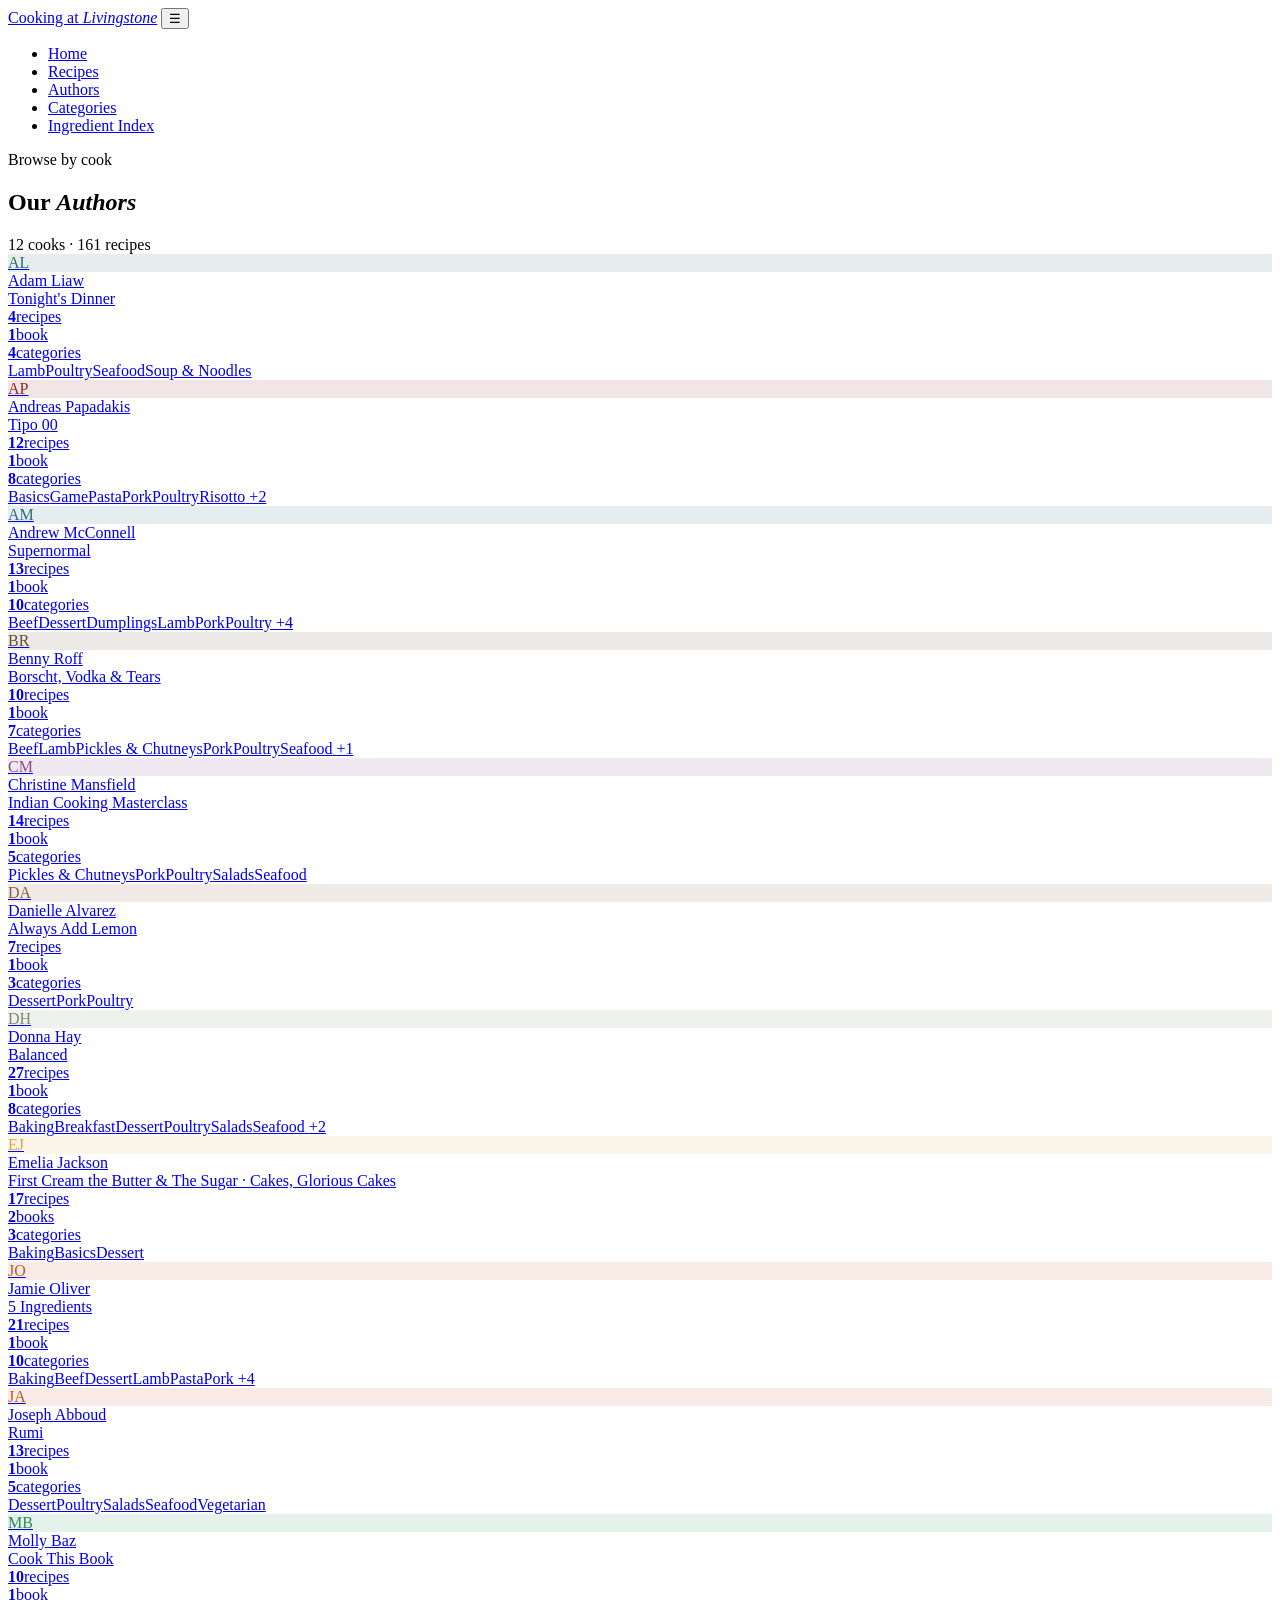
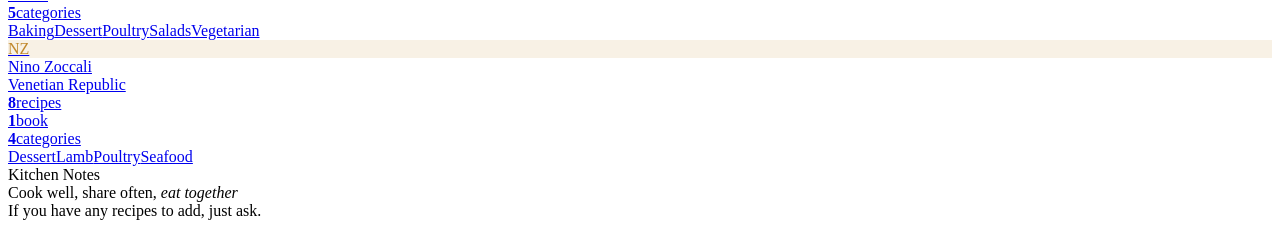
==== authors.html @ 8afa3860 "Add files via upload" ====
<!DOCTYPE html>
<html lang="en">
<head>
<meta charset="UTF-8">
<meta name="viewport" content="width=device-width, initial-scale=1.0">
<title>Authors — Cooking at Livingstone</title>
<link href="https://fonts.googleapis.com/css2?family=Playfair+Display:ital,wght@0,400;0,700;1,400&family=DM+Sans:ital,wght@0,300;0,400;0,500;1,300&display=swap" rel="stylesheet">
<link rel="stylesheet" href="shared.css">

</head>
<body><nav class="nav" id="main-nav">
  <a href="index.html" class="nav-brand">Cooking at <em>Livingstone</em></a>
  <button class="nav-toggle" id="nav-toggle" aria-label="Menu">☰</button>
  <ul class="nav-links" id="nav-links">
    <li><a href="index.html" class="nav-link">Home</a></li>
    <li><a href="browse.html" class="nav-link">Recipes</a></li>
    <li><a href="authors.html" class="nav-link is-active">Authors</a></li>
    <li><a href="categories.html" class="nav-link">Categories</a></li>
    <li><a href="ingredient-index.html" class="nav-link">Ingredient Index</a></li>
  </ul>
</nav>
<main>
  <section class="subpage-hero">
    <div class="hero-eyebrow">Browse by cook</div>
    <h1>Our <em>Authors</em></h1>
    <div class="subpage-meta"><span>12 cooks · 161 recipes</span></div>
    <div class="hero-rule"></div>
  </section>
  <div class="page-body">
    <div class="authors-grid" id="authors-grid"></div>
  </div>
</main>
<footer><div class="footer-inner"><div><div class="footer-eyebrow">Kitchen Notes</div><div class="footer-title">Cook well, share often, <em>eat together</em></div></div><div class="footer-note">If you have any recipes to add, just ask.</div></div></footer><script src="data.js"></script>
<script>
const authors = [...new Set(RECIPES.map(r=>r.author))];
const grid = document.getElementById('authors-grid');
const authorData = authors.map(name => {
    const recs=RECIPES.filter(r=>r.author===name);
    const books=[...new Set(recs.map(r=>r.book))];
    const cats=[...new Set(recs.map(r=>r.category))].sort();
    const m=AUTHOR_META[name]||{initials:name.slice(0,2).toUpperCase(),color:'#C05A2C',bg:'rgba(192,90,44,0.1)'};
    return {name,recs,books,cats,m};
  }).sort((a,b)=>a.name.localeCompare(b.name));

  grid.innerHTML = authorData.map(({name,recs,books,cats,m}) => `<a href="author.html?name=${encodeURIComponent(name)}" class="author-dir-card">
      <div class="author-dir-img" style="background:${m.bg};color:${m.color}"><span>${m.initials}</span></div>
      <div class="author-dir-body">
        <div class="author-dir-name">${escHtml(name)}</div>
        <div class="author-dir-book">${books.join(' · ')}</div>
        <div class="author-dir-stats">
          <div class="stat"><strong>${recs.length}</strong>recipes</div>
          <div class="stat"><strong>${books.length}</strong>${books.length>1?'books':'book'}</div>
          <div class="stat"><strong>${cats.length}</strong>categories</div>
        </div>
      </div>
      <div class="author-dir-footer">
        ${cats.slice(0,6).map(c=>`<span class="cat-chip">${escHtml(c)}</span>`).join('')}
        ${cats.length>6?`<span class="cat-chip">+${cats.length-6}</span>`:''}
      </div></a>`).join('');
</script>
<script>document.getElementById("nav-toggle").addEventListener("click",function(){document.getElementById("nav-links").classList.toggle("is-open");});</script></body></html>
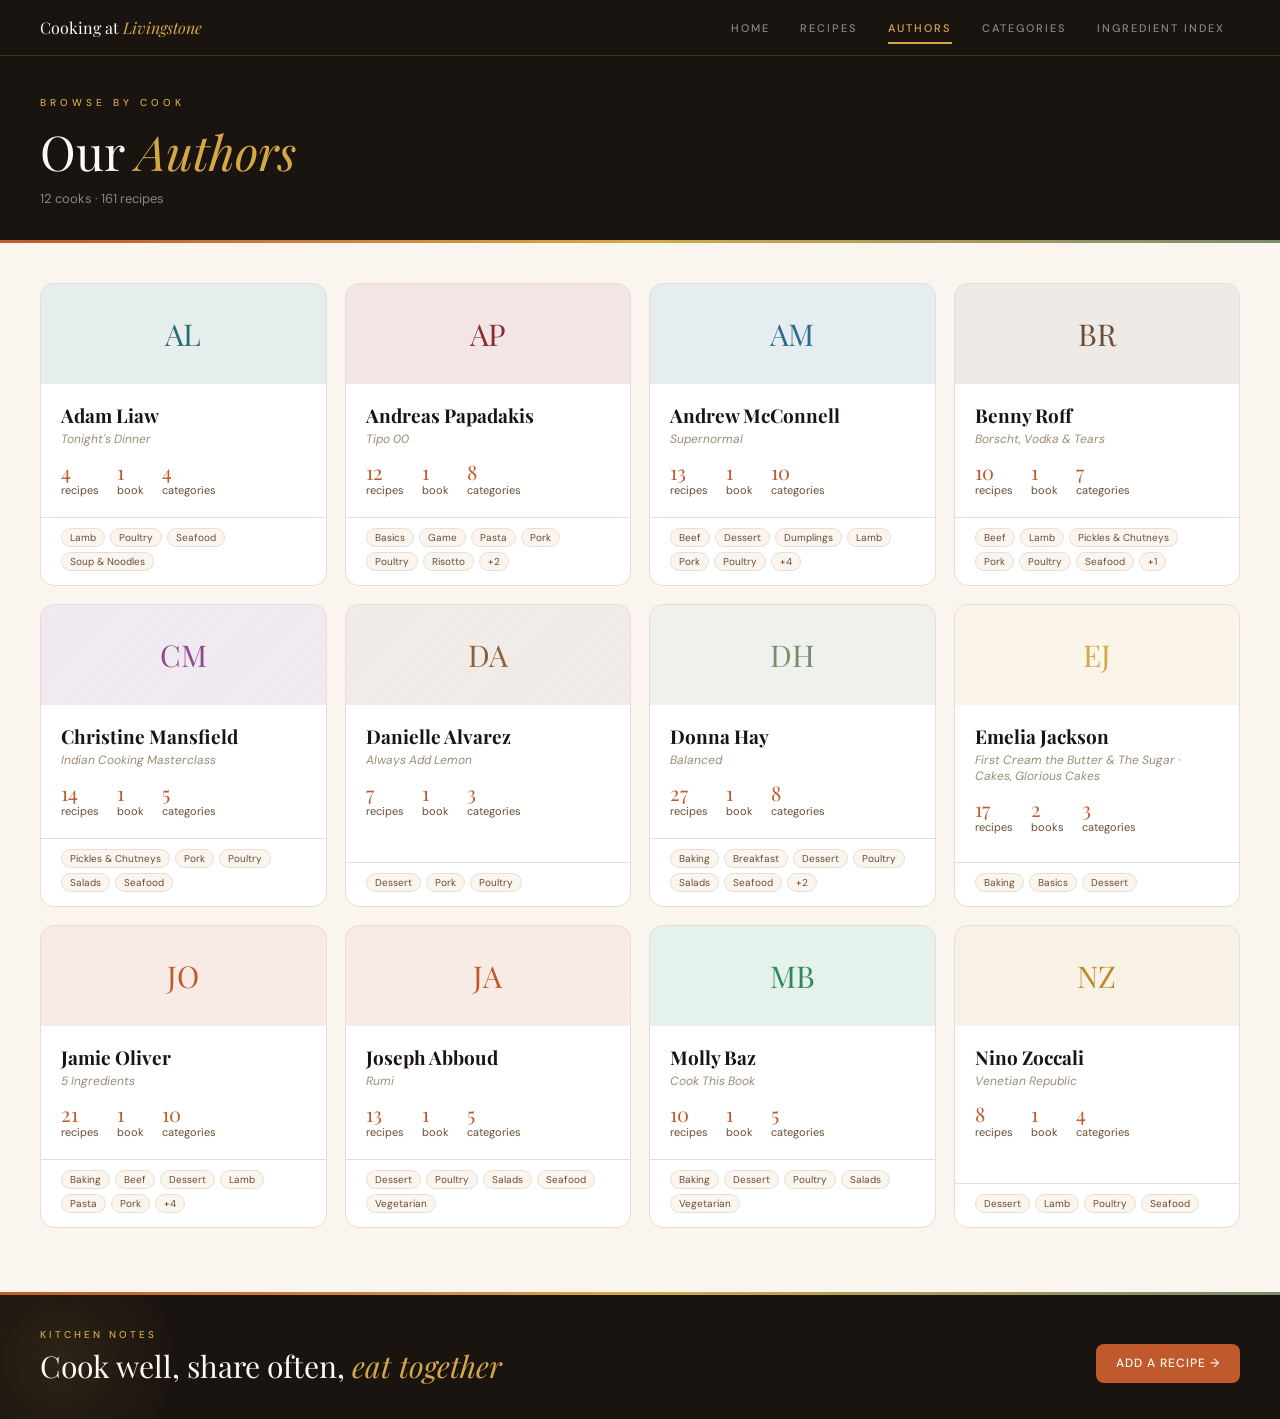
==== commit 762fc829: "Add files via upload" ====
--- a/authors.html
+++ b/authors.html
@@ -30,7 +30,7 @@
     <div class="authors-grid" id="authors-grid"></div>
   </div>
 </main>
-<footer><div class="footer-inner"><div><div class="footer-eyebrow">Kitchen Notes</div><div class="footer-title">Cook well, share often, <em>eat together</em></div></div><div class="footer-note">If you have any recipes to add, just ask.</div></div></footer><script src="data.js"></script>
+<footer><div class="footer-inner"><div><div class="footer-eyebrow">Kitchen Notes</div><div class="footer-title">Cook well, share often, <em>eat together</em></div></div><div class="footer-note"><a href="submit.html" class="footer-submit-btn">Add a recipe →</a></div></div></footer><script src="data.js"></script>
 <script>
 const authors = [...new Set(RECIPES.map(r=>r.author))];
 const grid = document.getElementById('authors-grid');
--- a/shared.css
+++ b/shared.css
@@ -0,0 +1,698 @@
+/* ══════════════════════════════════════════
+   RESET + VARIABLES
+══════════════════════════════════════════ */
+*, *::before, *::after { box-sizing: border-box; margin: 0; padding: 0; }
+
+:root {
+  --cream:      #FAF6EF;
+  --warm-white: #FDF9F4;
+  --ink:        #1A1410;
+  --brown:      #6B4C35;
+  --rust:       #C05A2C;
+  --gold:       #D4A847;
+  --sage:       #7A8C6E;
+  --muted:      #9C8B7A;
+  --border:     #E8DDD0;
+  --card:       #FFFFFF;
+  --nav-h:      56px;
+}
+
+html { scroll-behavior: smooth; }
+
+body {
+  font-family: 'DM Sans', sans-serif;
+  background: var(--cream);
+  color: var(--ink);
+  min-height: 100vh;
+  display: flex;
+  flex-direction: column;
+}
+
+main { flex: 1; }
+
+/* ══════════════════════════════════════════
+   NAV
+══════════════════════════════════════════ */
+.nav {
+  position: sticky; top: 0; z-index: 300;
+  height: var(--nav-h);
+  background: var(--ink);
+  display: flex; align-items: center; justify-content: space-between;
+  padding: 0 40px;
+  border-bottom: 1px solid rgba(212,168,71,0.2);
+}
+
+.nav-brand {
+  font-family: 'Playfair Display', serif;
+  font-size: 16px; font-weight: 400;
+  color: var(--warm-white);
+  text-decoration: none; white-space: nowrap; flex-shrink: 0;
+}
+.nav-brand em { font-style: italic; color: var(--gold); }
+
+.nav-links {
+  display: flex; gap: 0; list-style: none;
+}
+
+.nav-link {
+  display: block;
+  font-family: 'DM Sans', sans-serif;
+  font-size: 11px; font-weight: 500; letter-spacing: 2px; text-transform: uppercase;
+  color: rgba(250,246,239,0.5);
+  text-decoration: none;
+  padding: 8px 15px;
+  position: relative; transition: color 0.2s;
+}
+.nav-link::after {
+  content: '';
+  position: absolute; bottom: -1px; left: 15px; right: 15px;
+  height: 2px; background: var(--gold);
+  transform: scaleX(0); transition: transform 0.2s;
+}
+.nav-link:hover { color: var(--warm-white); }
+.nav-link.is-active { color: var(--gold); }
+.nav-link.is-active::after { transform: scaleX(1); }
+
+/* Mobile hamburger */
+.nav-toggle {
+  display: none;
+  background: none; border: none; cursor: pointer;
+  color: var(--warm-white); font-size: 20px; padding: 4px 8px;
+}
+
+/* ══════════════════════════════════════════
+   PAGE HEROES
+══════════════════════════════════════════ */
+.site-hero {
+  background: var(--ink);
+  padding: 64px 40px 56px;
+  position: relative; overflow: hidden;
+}
+.site-hero::before {
+  content: '';
+  position: absolute; top: -80px; right: -80px;
+  width: 400px; height: 400px; border-radius: 50%;
+  background: radial-gradient(circle, rgba(212,168,71,0.12) 0%, transparent 70%);
+}
+.site-hero::after {
+  content: '';
+  position: absolute; bottom: -60px; left: 20%;
+  width: 320px; height: 320px; border-radius: 50%;
+  background: radial-gradient(circle, rgba(192,90,44,0.08) 0%, transparent 70%);
+}
+.hero-rule {
+  position: absolute; bottom: 0; left: 0; right: 0; height: 3px;
+  background: linear-gradient(90deg, var(--rust), var(--gold), var(--sage));
+}
+.hero-eyebrow {
+  font-size: 10px; font-weight: 500; letter-spacing: 4px; text-transform: uppercase;
+  color: var(--gold); margin-bottom: 16px; position: relative; z-index: 1;
+}
+.site-hero h1 {
+  font-family: 'Playfair Display', serif;
+  font-size: clamp(36px, 6vw, 72px); font-weight: 400;
+  color: var(--warm-white); line-height: 1.05;
+  position: relative; z-index: 1; max-width: 700px;
+}
+.site-hero h1 em { font-style: italic; color: var(--gold); }
+.hero-sub {
+  margin-top: 16px; font-size: 14px; font-weight: 300;
+  color: rgba(250,246,239,0.5);
+  position: relative; z-index: 1;
+  display: flex; align-items: center; gap: 16px; flex-wrap: wrap;
+}
+.hero-sub strong { color: var(--cream); font-weight: 400; }
+.hero-divider { width: 1px; height: 14px; background: rgba(255,255,255,0.15); }
+
+.subpage-hero {
+  background: var(--ink);
+  padding: 40px 40px 36px;
+  position: relative; overflow: hidden;
+}
+.subpage-hero::after {
+  content: '';
+  position: absolute; bottom: 0; left: 0; right: 0; height: 3px;
+  background: linear-gradient(90deg, var(--rust), var(--gold), var(--sage));
+}
+.subpage-hero h1 {
+  font-family: 'Playfair Display', serif;
+  font-size: clamp(28px, 4vw, 48px); font-weight: 400;
+  color: var(--warm-white); line-height: 1.1;
+}
+.subpage-hero h1 em { font-style: italic; color: var(--gold); }
+.subpage-meta {
+  margin-top: 12px; display: flex; align-items: center;
+  gap: 12px; flex-wrap: wrap;
+}
+.subpage-meta span { font-size: 13px; color: rgba(250,246,239,0.5); }
+.subpage-meta .chip {
+  background: rgba(255,255,255,0.08);
+  color: rgba(250,246,239,0.7);
+  border-radius: 20px; padding: 3px 10px; font-size: 11px;
+}
+
+/* ══════════════════════════════════════════
+   BACK BUTTON
+══════════════════════════════════════════ */
+.back-btn {
+  display: inline-flex; align-items: center; gap: 6px;
+  font-size: 10px; font-weight: 500; letter-spacing: 2px; text-transform: uppercase;
+  color: rgba(250,246,239,0.45);
+  text-decoration: none; background: none; border: none;
+  font-family: 'DM Sans', sans-serif;
+  margin-bottom: 18px; display: block; transition: color 0.15s; cursor: pointer;
+}
+.back-btn:hover { color: var(--gold); }
+
+/* ══════════════════════════════════════════
+   RECIPE CARDS  (used on all listing pages)
+══════════════════════════════════════════ */
+.recipe-grid {
+  display: grid;
+  grid-template-columns: repeat(auto-fill, minmax(280px, 1fr));
+  gap: 18px;
+}
+
+.r-card {
+  display: block; text-decoration: none; color: inherit;
+  background: var(--card); border: 1px solid var(--border);
+  border-radius: 12px; padding: 28px 22px 22px;
+  transition: all 0.2s; position: relative; overflow: hidden;
+}
+.r-card::before {
+  content: '';
+  position: absolute; top: 0; left: 0; right: 0; height: 3px;
+  background: linear-gradient(90deg, var(--rust), var(--gold));
+  opacity: 0; transition: opacity 0.2s;
+}
+.r-card:hover { border-color: var(--rust); box-shadow: 0 4px 22px rgba(192,90,44,0.1); transform: translateY(-2px); }
+.r-card:hover::before { opacity: 1; }
+
+.r-fav-btn {
+  position: absolute; top: 14px; right: 14px; z-index: 2;
+  padding: 3px 5px; border: 0; background: transparent;
+  cursor: pointer; font-size: 17px; line-height: 1;
+  color: #bbb; transition: all 0.2s;
+}
+.r-fav-btn:hover { transform: scale(1.1); }
+.r-fav-btn.is-on { color: #c43b2f; }
+
+.r-cat {
+  font-size: 9px; font-weight: 500; letter-spacing: 2.5px;
+  text-transform: uppercase; color: var(--sage); margin-bottom: 6px;
+}
+.r-title {
+  font-family: 'Playfair Display', serif;
+  font-size: 18px; font-weight: 700;
+  line-height: 1.2; margin-bottom: 8px; color: var(--ink);
+}
+.r-meta {
+  display: flex; gap: 10px; font-size: 11px;
+  color: var(--muted); margin-bottom: 10px; flex-wrap: wrap;
+}
+.r-summary { font-size: 13px; line-height: 1.6; color: #5d554d; }
+
+/* ══════════════════════════════════════════
+   SECTION HEADERS
+══════════════════════════════════════════ */
+.section-header {
+  display: flex; align-items: baseline; justify-content: space-between;
+  margin-bottom: 20px;
+}
+.section-title {
+  font-family: 'Playfair Display', serif;
+  font-size: 26px; font-weight: 400; color: var(--ink);
+}
+.section-title em { font-style: italic; color: var(--rust); }
+.section-link {
+  font-size: 11px; font-weight: 500; letter-spacing: 1.5px; text-transform: uppercase;
+  color: var(--muted); text-decoration: none;
+  transition: color 0.15s;
+}
+.section-link:hover { color: var(--rust); }
+
+/* Recipe section groups (on author/category detail pages) */
+.recipe-sec { margin-bottom: 36px; }
+.recipe-sec-header {
+  display: flex; align-items: center; justify-content: space-between;
+  padding-bottom: 10px; margin-bottom: 14px;
+  border-bottom: 1px solid var(--border);
+}
+.recipe-sec-title {
+  font-family: 'Playfair Display', serif; font-size: 22px; font-weight: 400;
+}
+.recipe-sec-count { font-size: 11px; color: var(--muted); }
+
+/* ══════════════════════════════════════════
+   CAROUSELS
+══════════════════════════════════════════ */
+.carousel-wrap { position: relative; }
+.carousel-outer { overflow: hidden; margin: 0 -6px; padding: 0 6px; }
+.carousel-track {
+  display: flex; gap: 16px;
+  transition: transform 0.38s cubic-bezier(0.25, 0.46, 0.45, 0.94);
+}
+.carousel-arrow {
+  position: absolute; top: 50%; transform: translateY(-50%);
+  width: 38px; height: 38px; border-radius: 50%;
+  background: var(--card); border: 1px solid var(--border);
+  display: flex; align-items: center; justify-content: center;
+  cursor: pointer; z-index: 10;
+  box-shadow: 0 2px 10px rgba(26,20,16,0.1);
+  transition: all 0.2s; color: var(--brown); font-size: 16px;
+}
+.carousel-arrow:hover { background: var(--ink); color: var(--warm-white); border-color: var(--ink); }
+.carousel-arrow.prev { left: -19px; }
+.carousel-arrow.next { right: -19px; }
+.carousel-arrow:disabled { opacity: 0.25; pointer-events: none; }
+
+/* Author tiles */
+.author-tile {
+  flex: 0 0 210px; background: var(--card); border: 1px solid var(--border);
+  border-radius: 14px; overflow: hidden; text-decoration: none; color: inherit;
+  display: block; transition: all 0.22s;
+}
+.author-tile:hover { transform: translateY(-4px); box-shadow: 0 8px 24px rgba(26,20,16,0.1); border-color: transparent; }
+.author-tile-img {
+  height: 130px; display: flex; align-items: center; justify-content: center;
+  font-family: 'Playfair Display', serif; font-size: 34px; font-weight: 400;
+  position: relative; overflow: hidden;
+}
+.author-tile-img::before {
+  content: ''; position: absolute; inset: 0; opacity: 0.07;
+  background-image: repeating-linear-gradient(45deg, rgba(255,255,255,0.5) 0px, rgba(255,255,255,0.5) 1px, transparent 1px, transparent 11px);
+}
+.author-tile-img span { position: relative; z-index: 1; }
+.author-tile-body { padding: 14px 16px 16px; }
+.author-tile-name {
+  font-family: 'Playfair Display', serif; font-size: 15px; font-weight: 700;
+  color: var(--ink); margin-bottom: 2px; line-height: 1.2;
+}
+.author-tile-book { font-size: 11px; font-style: italic; color: var(--muted); margin-bottom: 8px; white-space: nowrap; overflow: hidden; text-overflow: ellipsis; }
+.author-tile-count { font-size: 11px; color: var(--rust); font-weight: 500; }
+
+/* Category tiles */
+.cat-tile {
+  flex: 0 0 170px; border-radius: 14px; overflow: hidden;
+  text-decoration: none; display: block;
+  height: 190px; position: relative; transition: all 0.22s;
+}
+.cat-tile:hover { transform: translateY(-4px); box-shadow: 0 10px 28px rgba(26,20,16,0.15); }
+.cat-tile-bg {
+  position: absolute; inset: 0;
+  display: flex; align-items: center; justify-content: center; font-size: 48px;
+  background-size: cover; background-position: center;
+}
+.cat-tile-bg::after {
+  content: ''; position: absolute; inset: 0;
+  background: linear-gradient(180deg, transparent 25%, rgba(26,20,16,0.72) 100%);
+}
+/* Hide emoji when a real image is loaded */
+.cat-tile-bg.has-img { font-size: 0; }
+.cat-tile-content { position: absolute; bottom: 0; left: 0; right: 0; z-index: 1; padding: 14px; }
+.cat-tile-name { font-family: 'Playfair Display', serif; font-size: 16px; font-weight: 400; color: white; line-height: 1.2; margin-bottom: 2px; }
+.cat-tile-count { font-size: 11px; color: rgba(255,255,255,0.65); }
+
+/* ══════════════════════════════════════════
+   FEATURED RECIPE CARDS (home page picks)
+══════════════════════════════════════════ */
+.featured-grid {
+  display: grid; grid-template-columns: repeat(3, 1fr); gap: 16px;
+}
+.featured-card {
+  background: var(--card); border: 1px solid var(--border);
+  border-radius: 14px; padding: 24px;
+  text-decoration: none; color: inherit; display: block;
+  transition: all 0.2s; position: relative; overflow: hidden;
+}
+.featured-card-bar {
+  position: absolute; top: 0; left: 0; right: 0; height: 3px;
+  border-radius: 14px 14px 0 0; opacity: 0.5; transition: opacity 0.2s;
+}
+.featured-card:hover { border-color: var(--rust); box-shadow: 0 4px 22px rgba(192,90,44,0.1); transform: translateY(-2px); }
+.featured-card:hover .featured-card-bar { opacity: 1; }
+.featured-cat { font-size: 9px; font-weight: 500; letter-spacing: 2.5px; text-transform: uppercase; color: var(--sage); margin-bottom: 6px; }
+.featured-title { font-family: 'Playfair Display', serif; font-size: 18px; font-weight: 700; color: var(--ink); line-height: 1.25; margin-bottom: 6px; }
+.featured-author { font-size: 11px; color: var(--muted); font-style: italic; }
+.featured-time { margin-top: 12px; font-size: 11px; color: var(--rust); }
+
+/* ══════════════════════════════════════════
+   DIRECTORY GRIDS
+══════════════════════════════════════════ */
+.authors-grid {
+  display: grid; grid-template-columns: repeat(auto-fill, minmax(280px, 1fr)); gap: 18px;
+}
+.author-dir-card {
+  background: var(--card); border: 1px solid var(--border); border-radius: 14px;
+  overflow: hidden; text-decoration: none; color: inherit;
+  display: flex; flex-direction: column; transition: all 0.22s;
+}
+.author-dir-card:hover { transform: translateY(-3px); box-shadow: 0 8px 24px rgba(26,20,16,0.1); border-color: transparent; }
+.author-dir-img {
+  height: 100px; display: flex; align-items: center; justify-content: center;
+  font-family: 'Playfair Display', serif; font-size: 30px; position: relative; overflow: hidden;
+}
+.author-dir-img::before {
+  content: ''; position: absolute; inset: 0; opacity: 0.07;
+  background-image: repeating-linear-gradient(-45deg, rgba(255,255,255,0.5) 0px, rgba(255,255,255,0.5) 1px, transparent 1px, transparent 10px);
+}
+.author-dir-img span { position: relative; z-index: 1; }
+.author-dir-body { padding: 18px 20px 20px; flex: 1; }
+.author-dir-name { font-family: 'Playfair Display', serif; font-size: 19px; font-weight: 700; color: var(--ink); margin-bottom: 3px; }
+.author-dir-book { font-size: 12px; font-style: italic; color: var(--muted); margin-bottom: 14px; }
+.author-dir-stats { display: flex; gap: 18px; }
+.stat strong { font-family: 'Playfair Display', serif; font-size: 20px; font-weight: 400; color: var(--rust); display: block; line-height: 1.1; }
+.stat { font-size: 11px; color: var(--brown); }
+.author-dir-footer {
+  padding: 10px 20px 14px; border-top: 1px solid var(--border);
+  display: flex; flex-wrap: wrap; gap: 5px;
+}
+.cat-chip {
+  font-size: 10px; padding: 2px 8px;
+  background: var(--cream); border: 1px solid var(--border);
+  border-radius: 10px; color: var(--brown);
+}
+
+.cats-grid {
+  display: grid; grid-template-columns: repeat(auto-fill, minmax(165px, 1fr)); gap: 14px;
+}
+.cat-dir-card {
+  background: var(--card); border: 1px solid var(--border); border-radius: 14px;
+  overflow: hidden; text-decoration: none; color: inherit;
+  display: flex; flex-direction: column; transition: all 0.22s;
+}
+.cat-dir-card:hover { transform: translateY(-3px); box-shadow: 0 8px 24px rgba(26,20,16,0.1); border-color: transparent; }
+.cat-dir-img {
+  height: 120px; display: flex; align-items: center; justify-content: center; font-size: 38px;
+  position: relative; overflow: hidden; background-size: cover; background-position: center;
+}
+.cat-dir-img::before {
+  content: ''; position: absolute; inset: 0; opacity: 0.07;
+  background-image: repeating-linear-gradient(45deg, rgba(255,255,255,0.5) 0px, rgba(255,255,255,0.5) 1px, transparent 1px, transparent 10px);
+}
+/* Shown only when no image */
+.cat-dir-img.has-img { font-size: 0; }
+.cat-dir-img.has-img::before { display: none; }
+/* Subtle darkening gradient over photo for readability */
+.cat-dir-img.has-img::after {
+  content: ''; position: absolute; inset: 0;
+  background: linear-gradient(180deg, rgba(26,20,16,0.08) 0%, rgba(26,20,16,0.22) 100%);
+}
+.cat-dir-icon { position: relative; z-index: 1; }
+.cat-dir-body { padding: 14px 16px 16px; flex: 1; display: flex; flex-direction: column; }
+.cat-dir-name { font-family: 'Playfair Display', serif; font-size: 16px; font-weight: 400; color: var(--ink); line-height: 1.2; margin-bottom: auto; }
+.cat-dir-count { font-size: 11px; color: var(--rust); font-weight: 500; margin-top: 10px; }
+
+/* ══════════════════════════════════════════
+   JUMP NAV (filter chips on detail pages)
+══════════════════════════════════════════ */
+.jump-nav {
+  display: flex; flex-wrap: wrap; gap: 8px; align-items: center;
+  padding: 20px 40px 0;
+}
+.jump-label {
+  font-size: 10px; font-weight: 500; letter-spacing: 2px; text-transform: uppercase;
+  color: var(--muted); margin-right: 4px;
+}
+.jump-chip {
+  background: var(--card); border: 1px solid var(--border); border-radius: 20px;
+  padding: 5px 14px; font-size: 12px; color: var(--brown);
+  text-decoration: none; font-family: 'DM Sans', sans-serif; cursor: pointer;
+  transition: all 0.15s; display: inline-block;
+}
+.jump-chip:hover { border-color: var(--rust); color: var(--rust); }
+.jump-chip.is-active { background: var(--ink); border-color: var(--ink); color: var(--warm-white); }
+button.jump-chip { font-family: 'DM Sans', sans-serif; }
+
+/* ══════════════════════════════════════════
+   PROFILE BAR
+══════════════════════════════════════════ */
+.profile-bar {
+  background: var(--warm-white); border-bottom: 1px solid var(--border);
+  padding: 24px 40px; display: flex; gap: 18px; align-items: flex-start;
+}
+.profile-avatar {
+  width: 56px; height: 56px; border-radius: 50%;
+  display: flex; align-items: center; justify-content: center;
+  font-family: 'Playfair Display', serif; font-size: 20px;
+  flex-shrink: 0; position: relative; overflow: hidden;
+}
+.profile-avatar::before {
+  content: ''; position: absolute; inset: 0; opacity: 0.1;
+  background-image: repeating-linear-gradient(45deg, rgba(255,255,255,0.5) 0px, rgba(255,255,255,0.5) 1px, transparent 1px, transparent 8px);
+}
+.profile-avatar span { position: relative; z-index: 1; }
+.profile-name { font-family: 'Playfair Display', serif; font-size: 20px; font-weight: 700; color: var(--ink); margin-bottom: 2px; }
+.profile-book { font-size: 12px; font-style: italic; color: var(--muted); }
+.profile-desc { font-size: 13px; color: var(--muted); line-height: 1.65; margin-top: 7px; max-width: 560px; }
+
+/* ══════════════════════════════════════════
+   SIDEBAR LAYOUT  (browse, author, category)
+══════════════════════════════════════════ */
+.browse-layout { display: grid; grid-template-columns: 265px 1fr; min-height: 600px; align-items: start; }
+.sidebar {
+  background: var(--warm-white); border-right: 1px solid var(--border); padding: 24px 18px;
+  /* Sticky + independent scroll so ingredient list is always reachable */
+  position: sticky;
+  top: var(--nav-h);
+  max-height: calc(100vh - var(--nav-h));
+  overflow-y: auto;
+  overscroll-behavior: contain;
+}
+.sidebar::-webkit-scrollbar { width: 4px; }
+.sidebar::-webkit-scrollbar-track { background: transparent; }
+.sidebar::-webkit-scrollbar-thumb { background: var(--border); border-radius: 2px; }
+.sidebar::-webkit-scrollbar-thumb:hover { background: var(--muted); }
+
+/* ── Favourites toggle tile ──────────────── */
+.fav-section {
+  margin-bottom: 20px;
+  padding-bottom: 20px;
+  border-bottom: 1px solid var(--border);
+}
+.fav-toggle {
+  display: flex; align-items: center; justify-content: space-between;
+  width: 100%; padding: 10px 12px;
+  background: var(--cream); border: 1px solid var(--border); border-radius: 8px;
+  cursor: pointer; font-family: 'DM Sans', sans-serif; font-size: 13px;
+  font-weight: 500; color: var(--brown); transition: all 0.18s; text-align: left;
+}
+.fav-toggle:hover { border-color: #c43b2f; color: #c43b2f; background: rgba(196,59,47,0.04); }
+.fav-toggle.is-active { background: rgba(196,59,47,0.07); border-color: #c43b2f; color: #c43b2f; }
+.fav-toggle.is-active .fav-count { background: rgba(196,59,47,0.15); color: #c43b2f; }
+.fav-toggle-left { display: flex; align-items: center; gap: 8px; }
+.fav-count {
+  font-size: 10px; background: var(--border); color: var(--muted);
+  border-radius: 10px; padding: 2px 7px; font-weight: 500;
+}
+
+/* ── Ingredient search box ───────────────── */
+.ing-search-wrap { position: relative; margin-bottom: 10px; }
+.ing-search-wrap input {
+  width: 100%; padding: 8px 12px 8px 32px;
+  border: 1px solid var(--border); border-radius: 7px;
+  background: var(--cream); font-family: 'DM Sans', sans-serif;
+  font-size: 12px; color: var(--ink); outline: none; transition: border-color 0.2s;
+}
+.ing-search-wrap input:focus { border-color: var(--rust); }
+.ing-search-wrap svg {
+  position: absolute; left: 9px; top: 50%; transform: translateY(-50%);
+  opacity: 0.35; pointer-events: none;
+}
+
+/* ── Active filter pills (shown in main toolbar) ── */
+.active-filters { display: flex; flex-wrap: wrap; gap: 6px; margin-top: 8px; }
+.filter-pill {
+  display: inline-flex; align-items: center; gap: 5px;
+  background: var(--ink); color: var(--warm-white);
+  border-radius: 20px; padding: 3px 10px 3px 12px; font-size: 11px;
+}
+.pill-remove {
+  background: none; border: none; color: rgba(250,246,239,0.5);
+  cursor: pointer; font-size: 14px; line-height: 1; padding: 0;
+  font-family: 'DM Sans', sans-serif; transition: color 0.15s;
+}
+.pill-remove:hover { color: var(--gold); }
+.sidebar-title {
+  font-size: 10px; font-weight: 500; letter-spacing: 3px; text-transform: uppercase;
+  color: var(--muted); margin-bottom: 14px; padding-bottom: 8px; border-bottom: 1px solid var(--border);
+}
+.author-filter {
+  display: flex; justify-content: space-between; align-items: center;
+  width: 100%; padding: 7px 10px; background: transparent; border: 1px solid var(--border);
+  border-radius: 7px; text-align: left; cursor: pointer; font-family: 'DM Sans', sans-serif;
+  font-size: 12px; color: var(--brown); margin-bottom: 5px; transition: all 0.15s;
+}
+.author-filter:last-child { margin-bottom: 0; }
+.author-filter:hover { border-color: var(--sage); color: var(--ink); background: var(--cream); }
+.author-filter.is-active { background: var(--ink); color: var(--warm-white); border-color: var(--ink); }
+.author-filter.is-active .badge { background: rgba(255,255,255,0.15); color: var(--gold); }
+.author-filter-name { font-weight: 500; }
+.author-filter-book { font-size: 10px; opacity: 0.65; display: block; margin-top: 1px; font-style: italic; }
+.badge {
+  font-size: 10px; background: var(--border); color: var(--muted);
+  border-radius: 10px; padding: 2px 7px; font-weight: 500;
+}
+.search-box { position: relative; margin-bottom: 14px; }
+.search-box input {
+  width: 100%; padding: 9px 12px 9px 33px;
+  border: 1px solid var(--border); border-radius: 7px;
+  background: var(--cream); font-family: 'DM Sans', sans-serif;
+  font-size: 12px; color: var(--ink); outline: none; transition: border-color 0.2s;
+}
+.search-box input:focus { border-color: var(--rust); }
+.search-box svg { position: absolute; left: 9px; top: 50%; transform: translateY(-50%); opacity: 0.4; }
+.ing-group { margin-bottom: 5px; }
+.ing-letter { font-size: 10px; font-weight: 500; letter-spacing: 2px; text-transform: uppercase; color: var(--gold); padding: 5px 8px 3px; }
+.ing-btn {
+  display: flex; justify-content: space-between; align-items: center;
+  width: 100%; padding: 5px 9px; background: transparent; border: none; border-radius: 5px;
+  text-align: left; cursor: pointer; font-family: 'DM Sans', sans-serif;
+  font-size: 12px; color: var(--brown); transition: all 0.15s;
+}
+.ing-btn:hover { background: var(--cream); color: var(--rust); }
+.ing-btn.is-active { background: var(--rust); color: white; }
+.ing-btn.is-active .badge { background: rgba(255,255,255,0.25); color: white; }
+
+.browser-main { padding: 28px 36px; }
+.browser-toolbar { display: flex; align-items: center; gap: 10px; margin-bottom: 20px; flex-wrap: wrap; }
+.browser-heading { font-family: 'Playfair Display', serif; font-size: 22px; font-weight: 400; flex: 1; }
+.browser-heading em { font-style: italic; color: var(--rust); }
+.browser-count { font-size: 12px; color: var(--muted); }
+
+.fav-btn {
+  display: inline-flex; align-items: center; gap: 6px;
+  padding: 7px 14px; border: 1px solid var(--border); border-radius: 999px;
+  background: var(--card); color: var(--brown); font-family: 'DM Sans', sans-serif;
+  font-size: 12px; cursor: pointer; transition: all 0.2s;
+}
+.fav-btn:hover { border-color: var(--rust); color: var(--rust); }
+.fav-btn.is-active { background: rgba(192,90,44,0.08); border-color: var(--rust); color: var(--rust); }
+.clear-btn {
+  background: none; border: 1px solid var(--border); border-radius: 6px;
+  padding: 6px 12px; font-family: 'DM Sans', sans-serif; font-size: 12px;
+  color: var(--brown); cursor: pointer; transition: all 0.15s;
+}
+.clear-btn:hover { border-color: var(--rust); color: var(--rust); }
+
+.browser-tabs { display: flex; margin-bottom: 20px; border-bottom: 1px solid var(--border); }
+.btab {
+  background: none; border: none; padding: 8px 14px 11px;
+  font-family: 'DM Sans', sans-serif; font-size: 12px; color: var(--muted);
+  cursor: pointer; position: relative; transition: color 0.2s; margin-bottom: -1px;
+}
+.btab.is-active { color: var(--rust); font-weight: 500; }
+.btab.is-active::after { content: ''; position: absolute; bottom: 0; left: 0; right: 0; height: 2px; background: var(--rust); }
+
+.group-header {
+  display: flex; align-items: center; justify-content: space-between;
+  padding-bottom: 8px; margin-bottom: 12px; border-bottom: 1px solid var(--border);
+  margin-top: 24px;
+}
+.group-header:first-child { margin-top: 0; }
+.group-title { font-family: 'Playfair Display', serif; font-size: 20px; font-weight: 400; }
+.group-toggle { background: none; border: 1px solid var(--border); border-radius: 999px; padding: 4px 10px; font-family: 'DM Sans', sans-serif; font-size: 11px; color: var(--brown); cursor: pointer; }
+.group-toggle:hover { border-color: var(--rust); color: var(--rust); }
+
+/* Full index */
+.full-index { columns: 3; column-gap: 28px; }
+.fi-group { break-inside: avoid; margin-bottom: 20px; }
+.fi-letter { font-family: 'Playfair Display', serif; font-size: 26px; font-weight: 400; color: var(--border); line-height: 1; margin-bottom: 5px; }
+.fi-ing {
+  width: 100%; text-align: left; background: transparent; border: none;
+  padding: 3px 0; color: var(--brown); border-bottom: 1px dashed var(--border);
+  display: flex; justify-content: space-between; cursor: pointer;
+  font-size: 12px; font-family: 'DM Sans', sans-serif;
+}
+.fi-ing:hover { color: var(--rust); }
+.fi-count { font-size: 10px; color: var(--muted); font-style: italic; }
+
+/* Mobile sheet */
+.mob-trigger { display: none; }
+.mob-backdrop { display: none; position: fixed; inset: 0; background: rgba(26,20,16,0.5); z-index: 200; opacity: 0; pointer-events: none; transition: opacity 0.2s; }
+.mob-backdrop.is-show { opacity: 1; pointer-events: auto; }
+
+/* ══════════════════════════════════════════
+   EMPTY + UTILITY
+══════════════════════════════════════════ */
+.empty { text-align: center; padding: 80px 40px; color: var(--muted); }
+.empty-icon { font-size: 40px; margin-bottom: 12px; }
+.empty p { font-size: 14px; }
+
+.page-body { padding: 40px 40px 64px; }
+.divider { height: 1px; background: var(--border); margin: 44px 40px 0; }
+
+/* ══════════════════════════════════════════
+   FOOTER
+══════════════════════════════════════════ */
+footer {
+  background: var(--ink); padding: 36px 40px; position: relative; overflow: hidden; margin-top: auto;
+}
+footer::before { content: ''; position: absolute; top: 0; left: 0; right: 0; height: 3px; background: linear-gradient(90deg, var(--rust), var(--gold), var(--sage)); }
+footer::after { content: ''; position: absolute; bottom: -60px; left: -60px; width: 240px; height: 240px; border-radius: 50%; background: radial-gradient(circle, rgba(212,168,71,0.1) 0%, transparent 70%); }
+.footer-inner { position: relative; z-index: 1; display: flex; justify-content: space-between; align-items: flex-end; gap: 24px; }
+.footer-eyebrow { font-size: 10px; letter-spacing: 3px; text-transform: uppercase; color: var(--gold); margin-bottom: 8px; font-weight: 500; }
+.footer-title { font-family: 'Playfair Display', serif; font-size: clamp(20px, 3vw, 30px); color: var(--warm-white); font-weight: 400; line-height: 1.15; }
+.footer-title em { font-style: italic; color: var(--gold); }
+.footer-note { max-width: 380px; font-size: 13px; line-height: 1.6; color: rgba(250,246,239,0.45); text-align: right; }
+.footer-submit-btn { display: inline-flex; align-items: center; gap: 6px; background: var(--rust); color: var(--warm-white); border-radius: 8px; padding: 10px 20px; font-size: 12px; font-weight: 500; letter-spacing: 1px; text-transform: uppercase; text-decoration: none; transition: background 0.18s; white-space: nowrap; }
+.footer-submit-btn:hover { background: var(--gold); color: var(--ink); }
+
+/* ══════════════════════════════════════════
+   RESPONSIVE
+══════════════════════════════════════════ */
+@media (max-width: 900px) {
+  .featured-grid { grid-template-columns: repeat(2,1fr); }
+  .full-index { columns: 2; }
+}
+
+@media (max-width: 768px) {
+  .nav { padding: 0 16px; }
+  .nav-links { display: none; flex-direction: column; position: absolute; top: var(--nav-h); left: 0; right: 0; background: var(--ink); padding: 12px 16px 20px; border-bottom: 1px solid rgba(212,168,71,0.2); z-index: 299; }
+  .nav-links.is-open { display: flex; }
+  .nav-link { padding: 10px 0; font-size: 12px; border-bottom: 1px solid rgba(255,255,255,0.06); }
+  .nav-toggle { display: block; }
+  .site-hero { padding: 40px 20px 36px; }
+  .subpage-hero { padding: 28px 20px 24px; }
+  .page-body { padding: 24px 20px 48px; }
+  .divider { margin: 28px 20px 0; }
+  .jump-nav { padding: 14px 20px 0; }
+  .profile-bar { padding: 20px; flex-direction: column; }
+  .browse-layout { grid-template-columns: 1fr; }
+  .browser-main { padding: 20px 20px 96px; }
+  .full-index { columns: 1; }
+  .featured-grid { grid-template-columns: 1fr; }
+  .footer-inner { flex-direction: column; align-items: flex-start; }
+  .footer-note { text-align: left; }
+  footer { padding: 28px 20px; }
+  .recipe-content { grid-template-columns: 1fr !important; }
+  .recipe-sections { padding: 20px 20px 0; }
+
+  .sidebar {
+    position: fixed; left: 0; right: 0; bottom: 0; top: auto;
+    height: min(78vh, 600px); z-index: 210;
+    border-right: none; border-top: 1px solid var(--border);
+    border-radius: 16px 16px 0 0;
+    box-shadow: 0 -10px 36px rgba(26,20,16,0.2);
+    transform: translateY(105%); transition: transform 0.26s ease;
+    overflow-y: auto;
+  }
+  .sidebar.is-open { transform: translateY(0); }
+  .mob-backdrop { display: block; }
+  .mob-trigger {
+    display: flex; align-items: center; justify-content: space-between;
+    position: fixed; left: 16px; right: 16px;
+    bottom: calc(16px + env(safe-area-inset-bottom, 0px));
+    z-index: 120;
+    border: 1px solid var(--border); border-radius: 999px;
+    padding: 10px 16px; background: var(--ink); color: var(--warm-white);
+    font-family: 'DM Sans', sans-serif; font-size: 13px; cursor: pointer;
+    box-shadow: 0 8px 24px rgba(26,20,16,0.24);
+  }
+  .mob-summary { color: rgba(250,246,239,0.6); font-size: 11px; margin-left: 6px; }
+  .mob-sheet-head {
+    display: flex; align-items: center;
+    padding: 14px 18px 12px; border-bottom: 1px solid var(--border); margin-bottom: 4px;
+  }
+  .mob-sheet-label { font-size: 11px; letter-spacing: 2px; text-transform: uppercase; color: var(--muted); font-weight: 500; }
+}
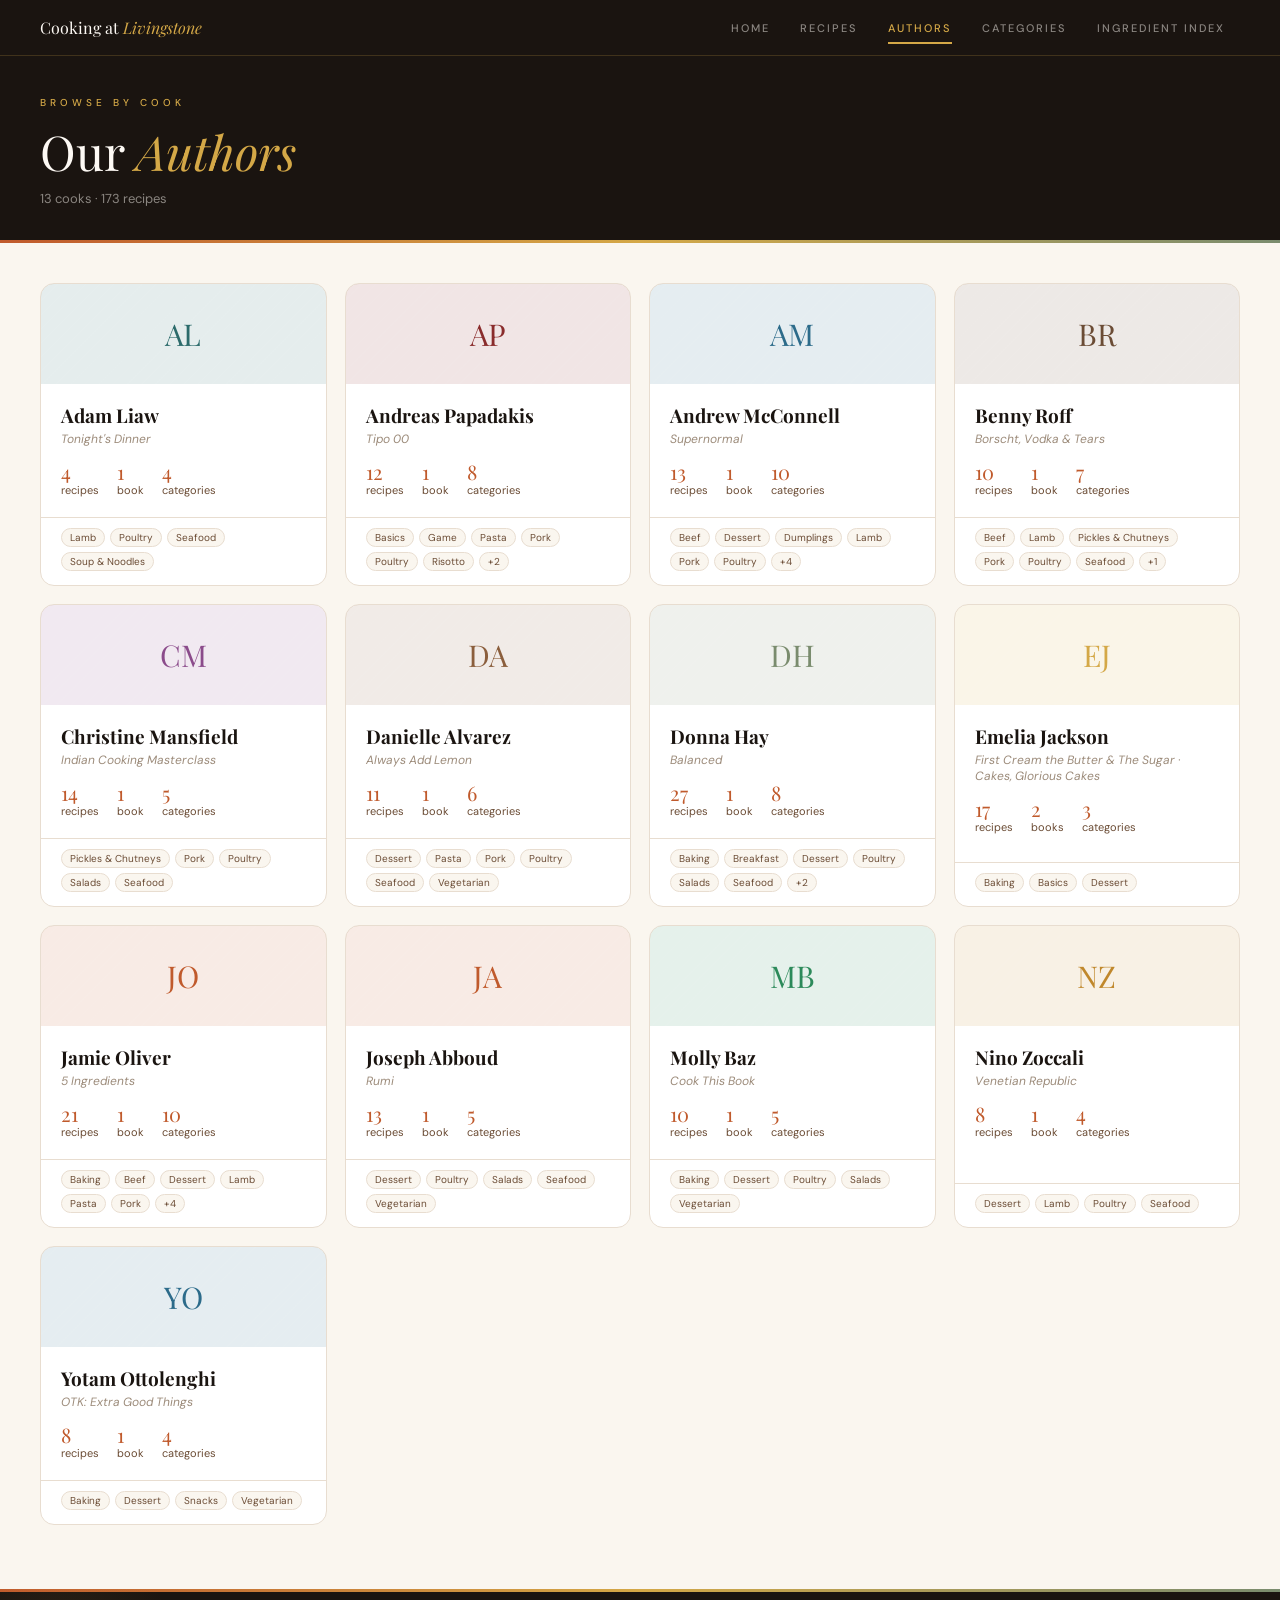
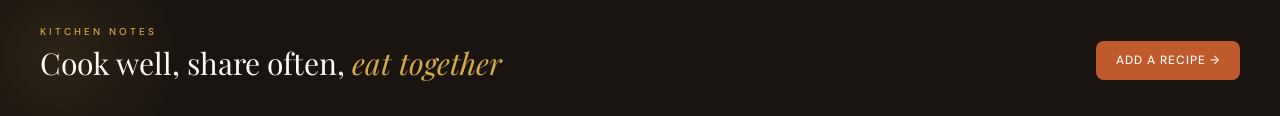
==== commit a68258f1: "Add files via upload" ====
--- a/authors.html
+++ b/authors.html
@@ -23,7 +23,7 @@
   <section class="subpage-hero">
     <div class="hero-eyebrow">Browse by cook</div>
     <h1>Our <em>Authors</em></h1>
-    <div class="subpage-meta"><span>12 cooks · 161 recipes</span></div>
+    <div class="subpage-meta"><span>13 cooks · 173 recipes</span></div>
     <div class="hero-rule"></div>
   </section>
   <div class="page-body">
